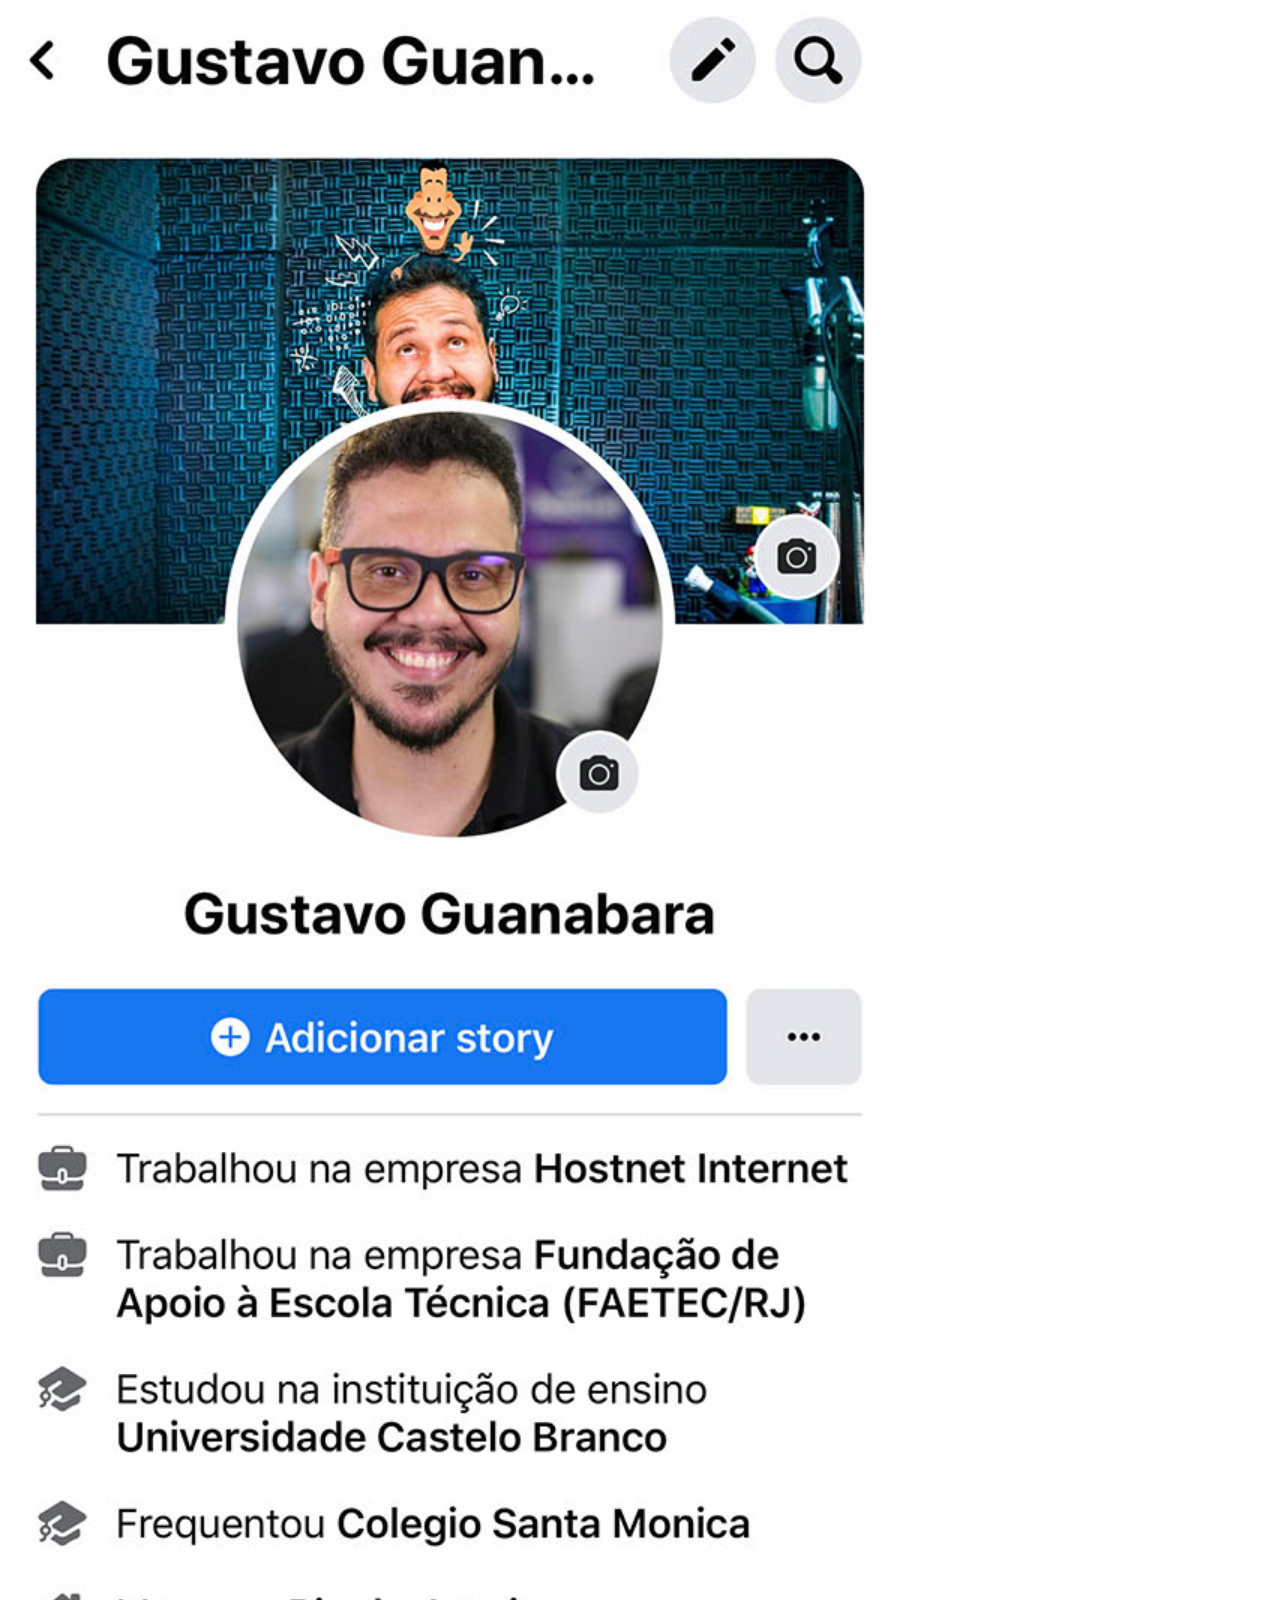
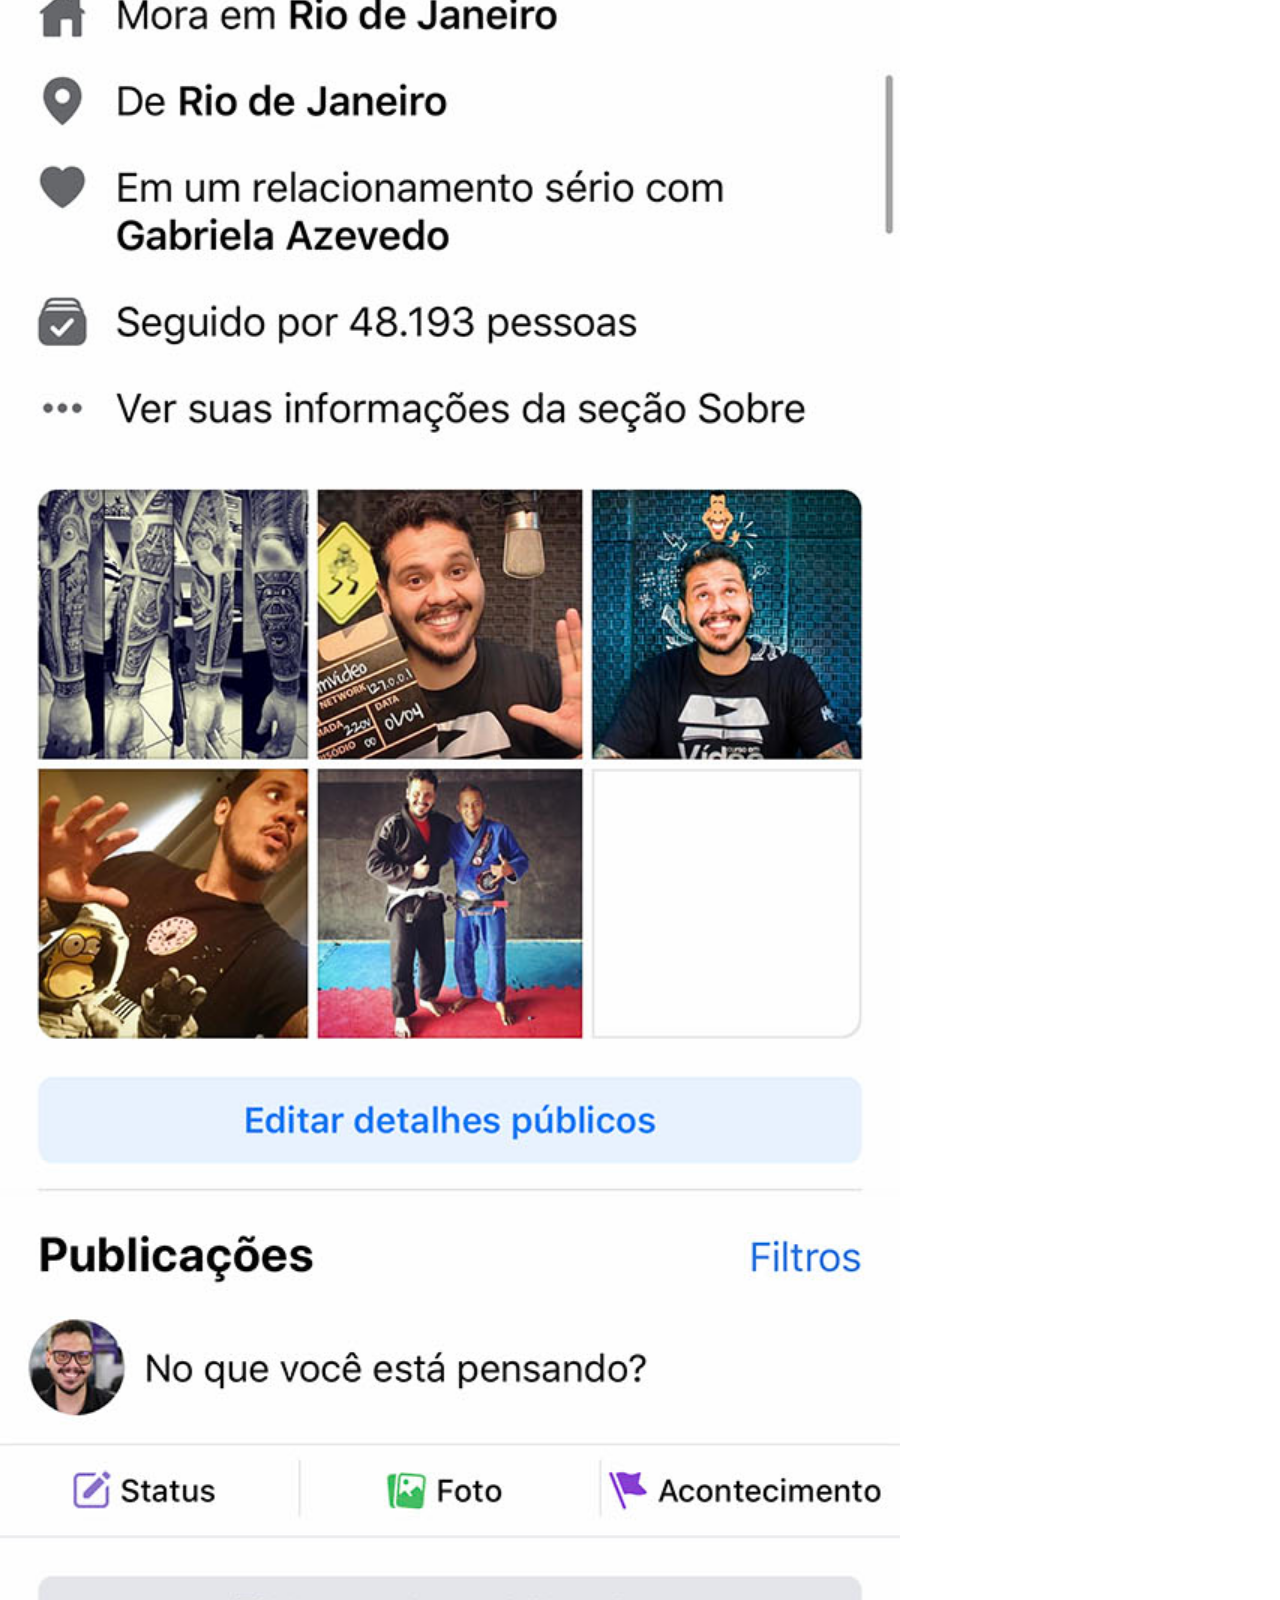
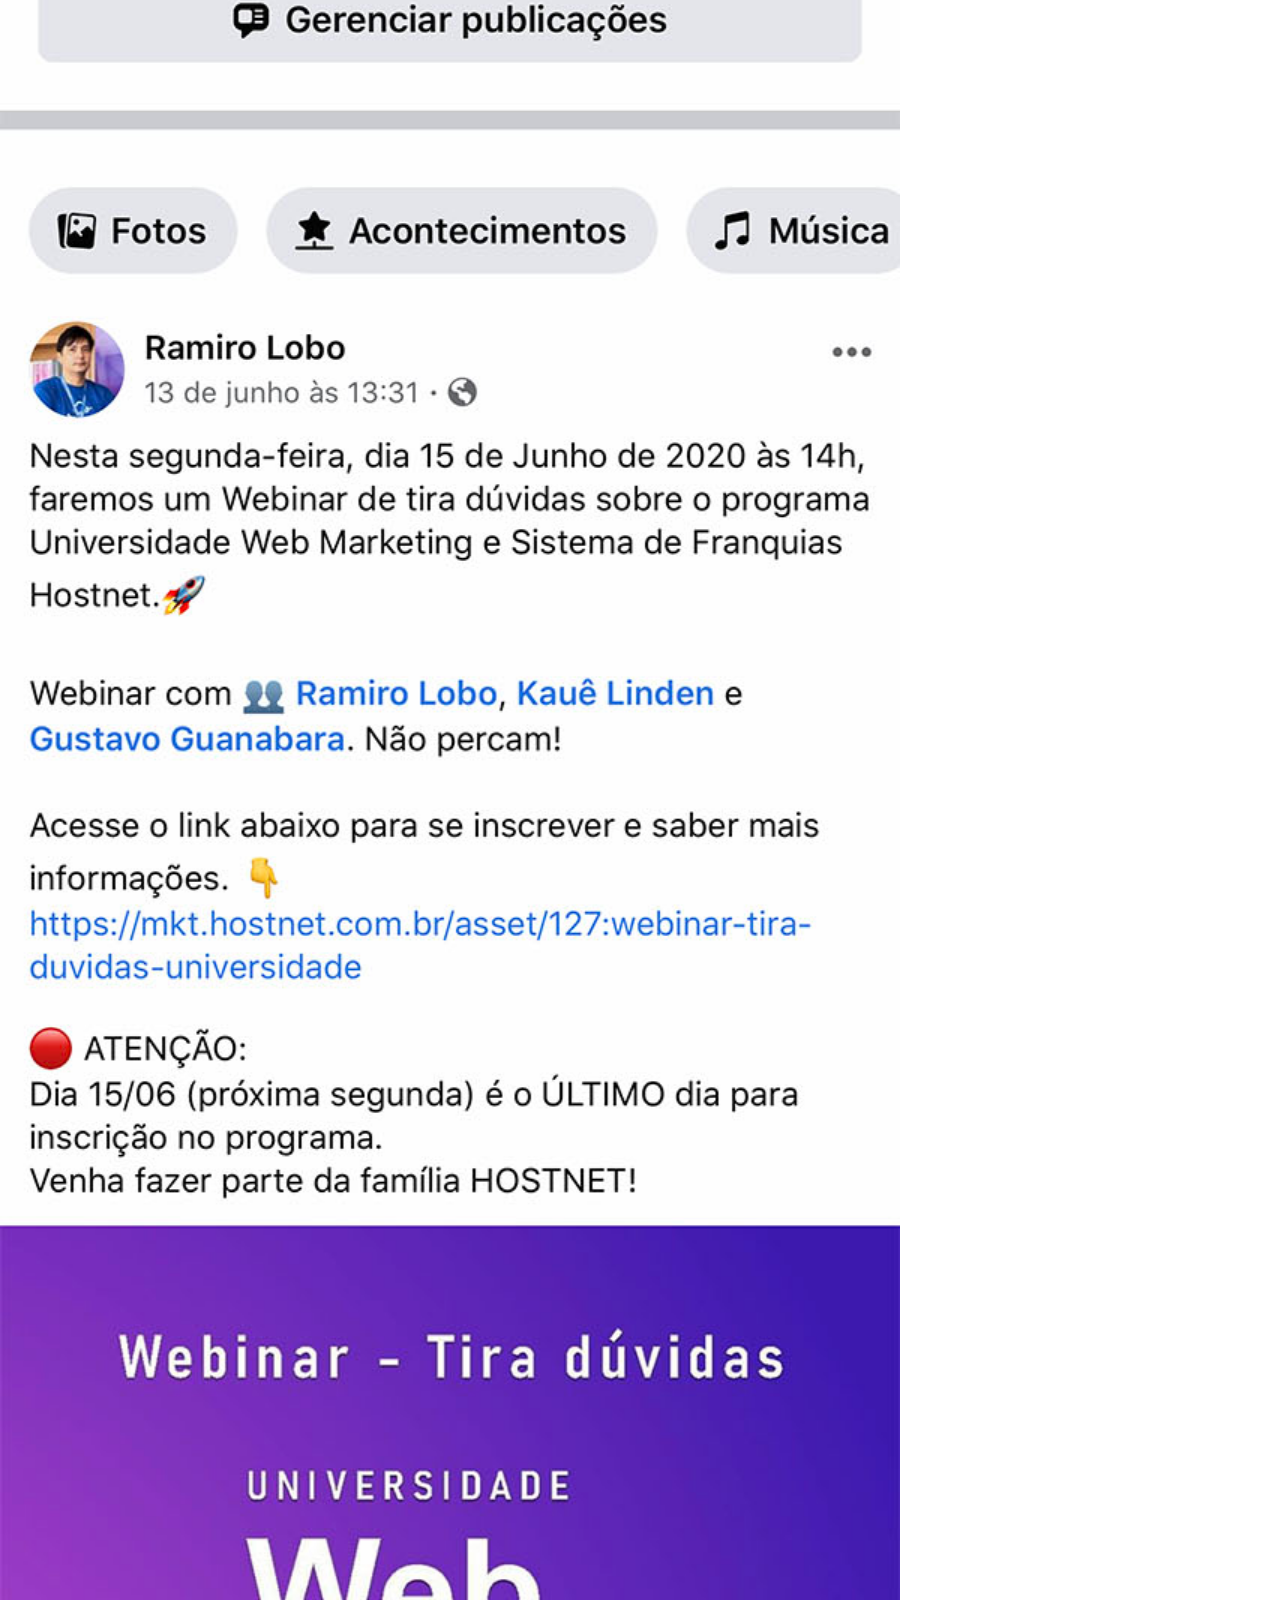
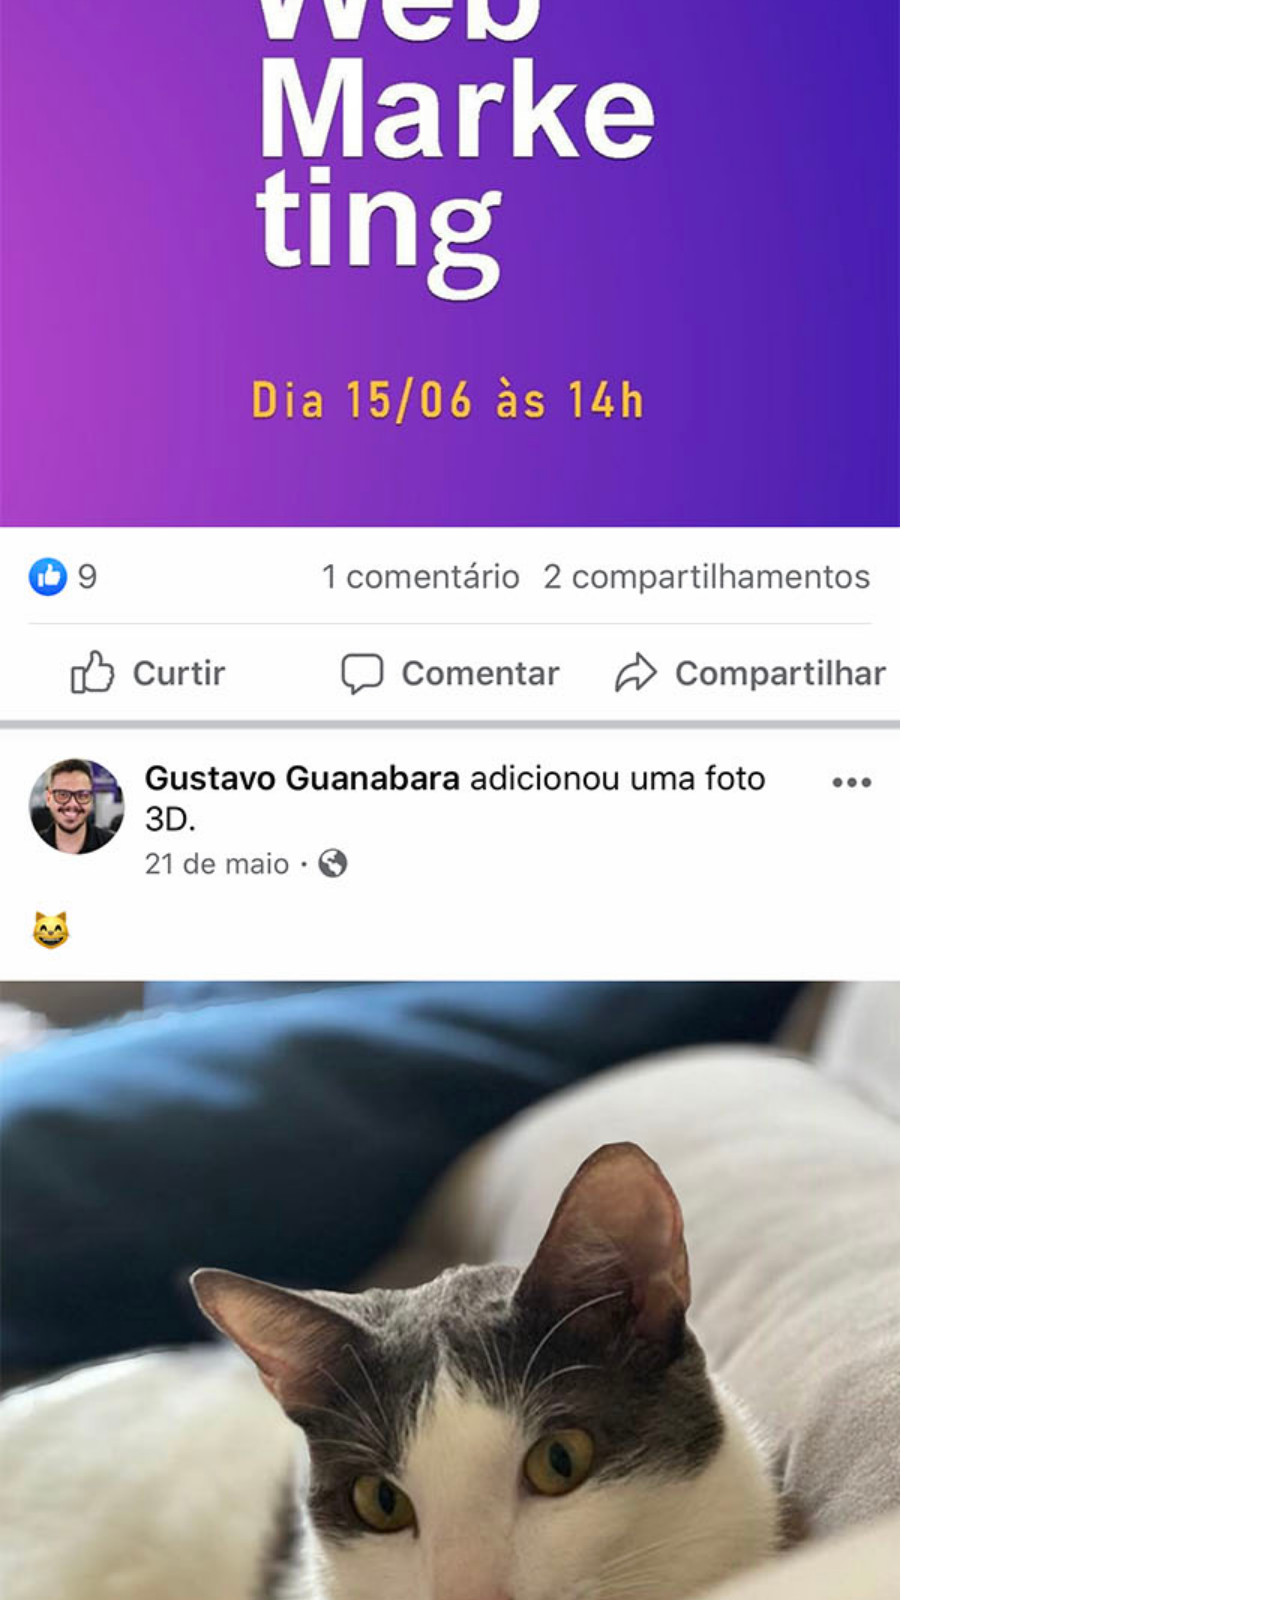
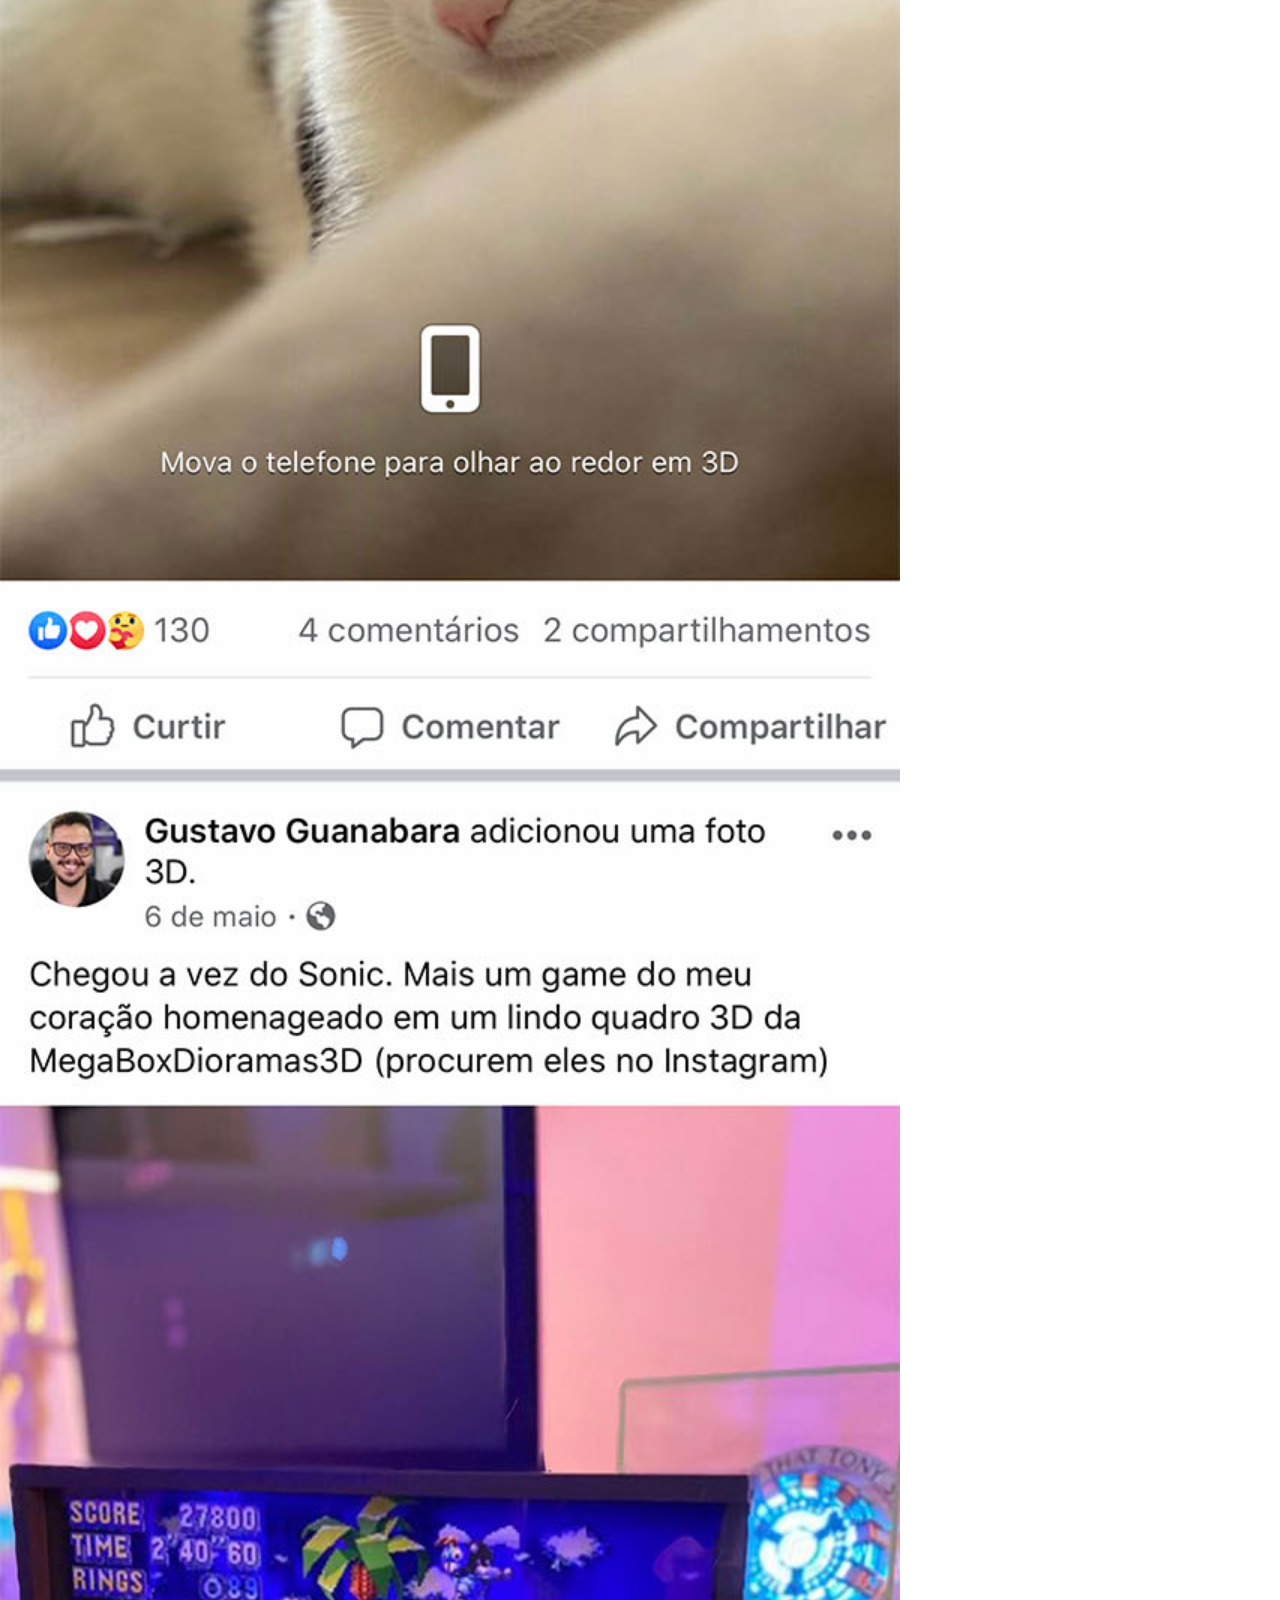
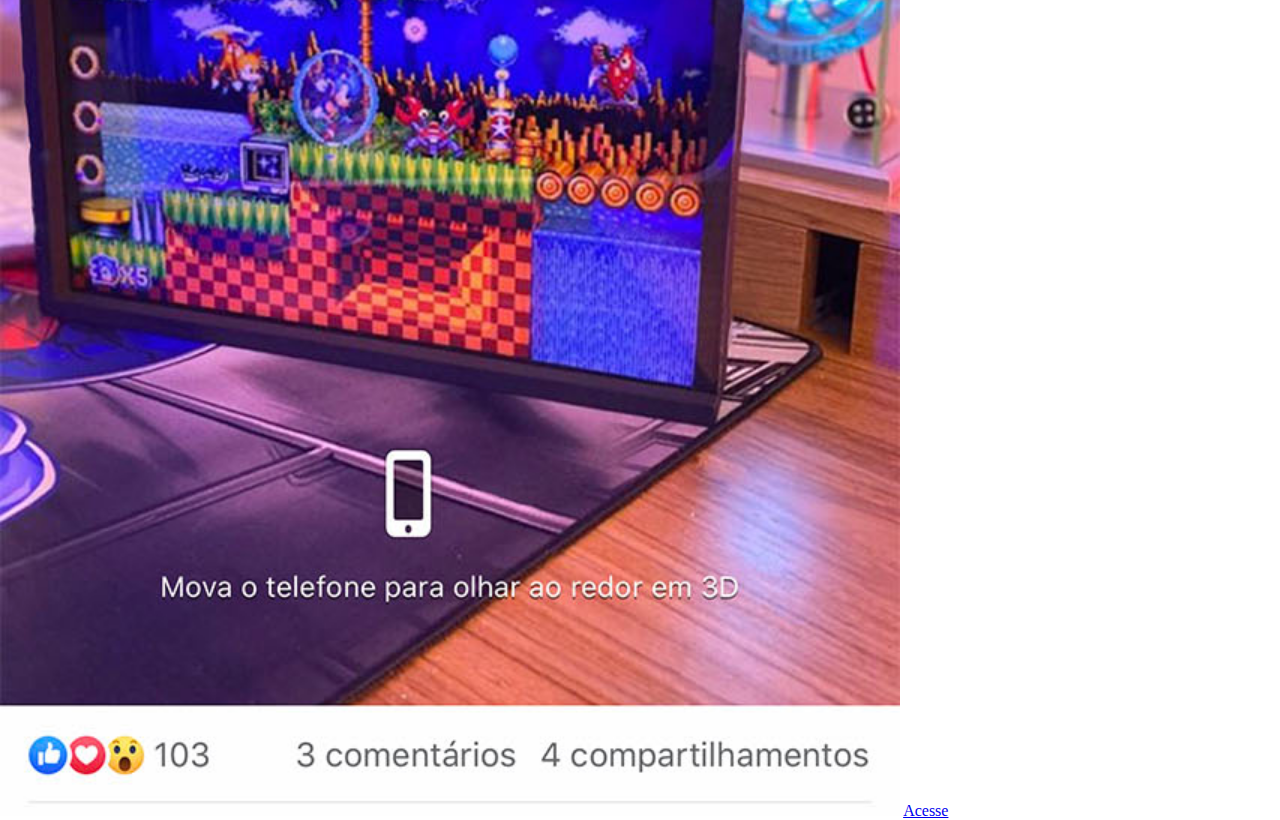
==== facebook.html @ 5b6de699 "Commit" ====
<!DOCTYPE html>
<html lang="pt-br">
<head>
    <meta charset="UTF-8">
    <meta name="viewport" content="width=device-width, initial-scale=1.0">
    <title>Facebook</title>
    <style>
        *{
            margin: 0px;
            padding: 0px;
        }
        ::-webkit-scrollbar{
            width: 0px;
            height: 0px;
        }
        img{
            width: 100vh;
        }
        nav > a{
            display: block;
            background-color: grey;
            color: white;
            padding: 20px;
            text-align: center;
            font-weight: bolder;
            text-decoration: none;
        }
    </style>
</head>
<body>
    <img src="imagens/tela-facebook.jpg" alt="">
    <a href="https://www.facebook.com/gustavoguanabara/?locale=pt_BR" target="_blank">Acesse</a>
</body>
</html>
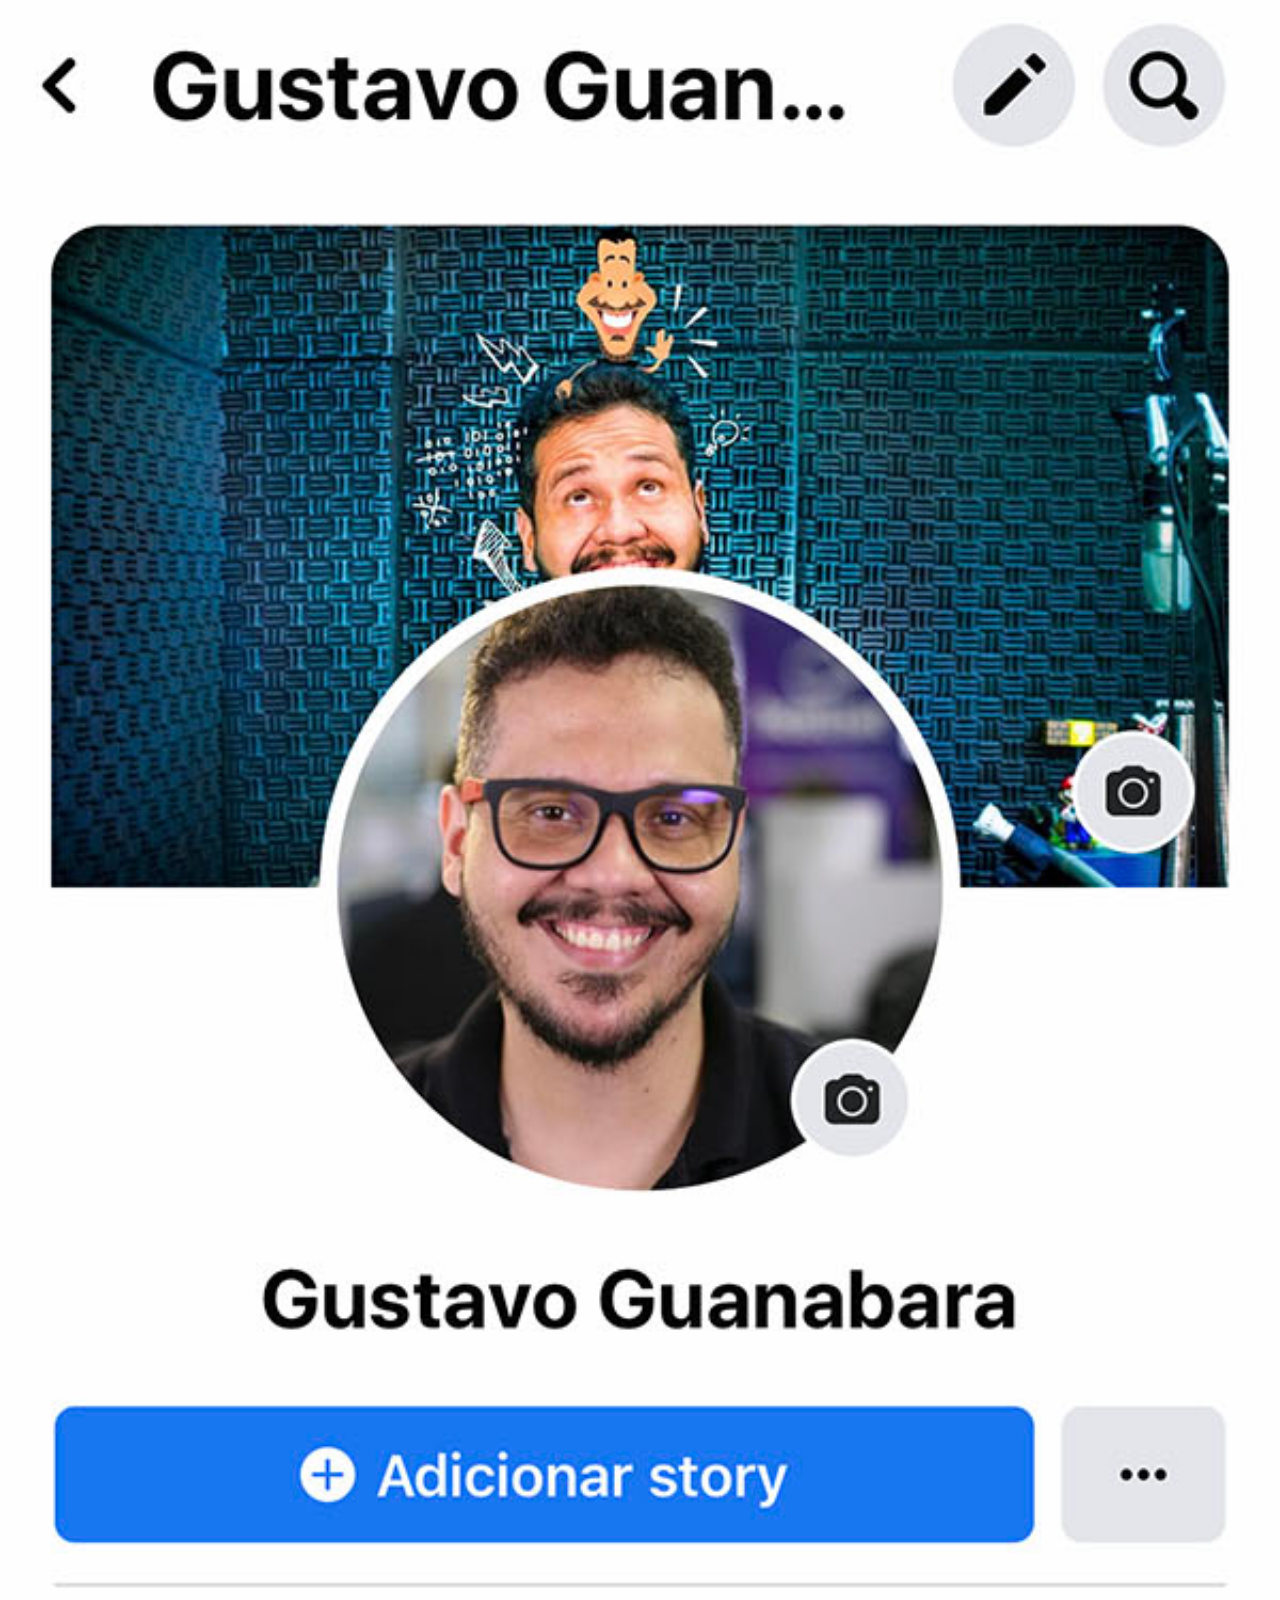
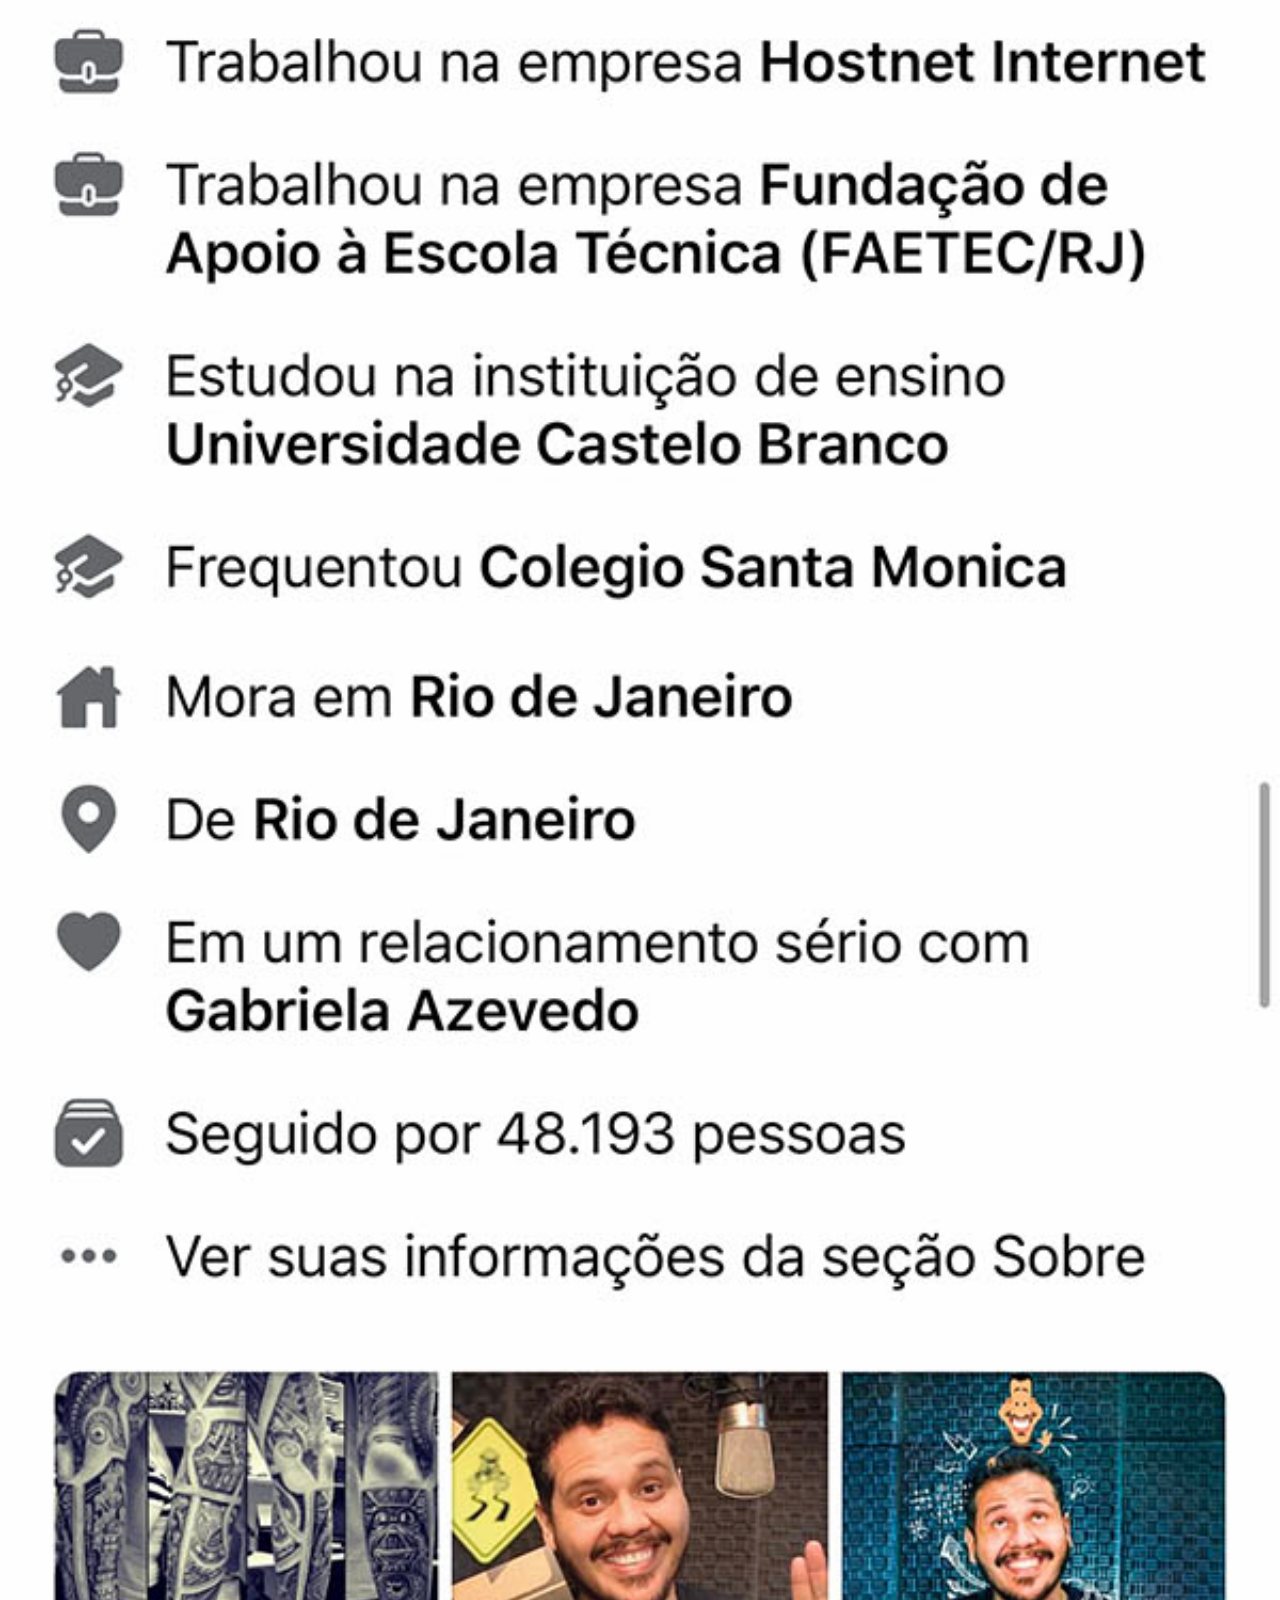
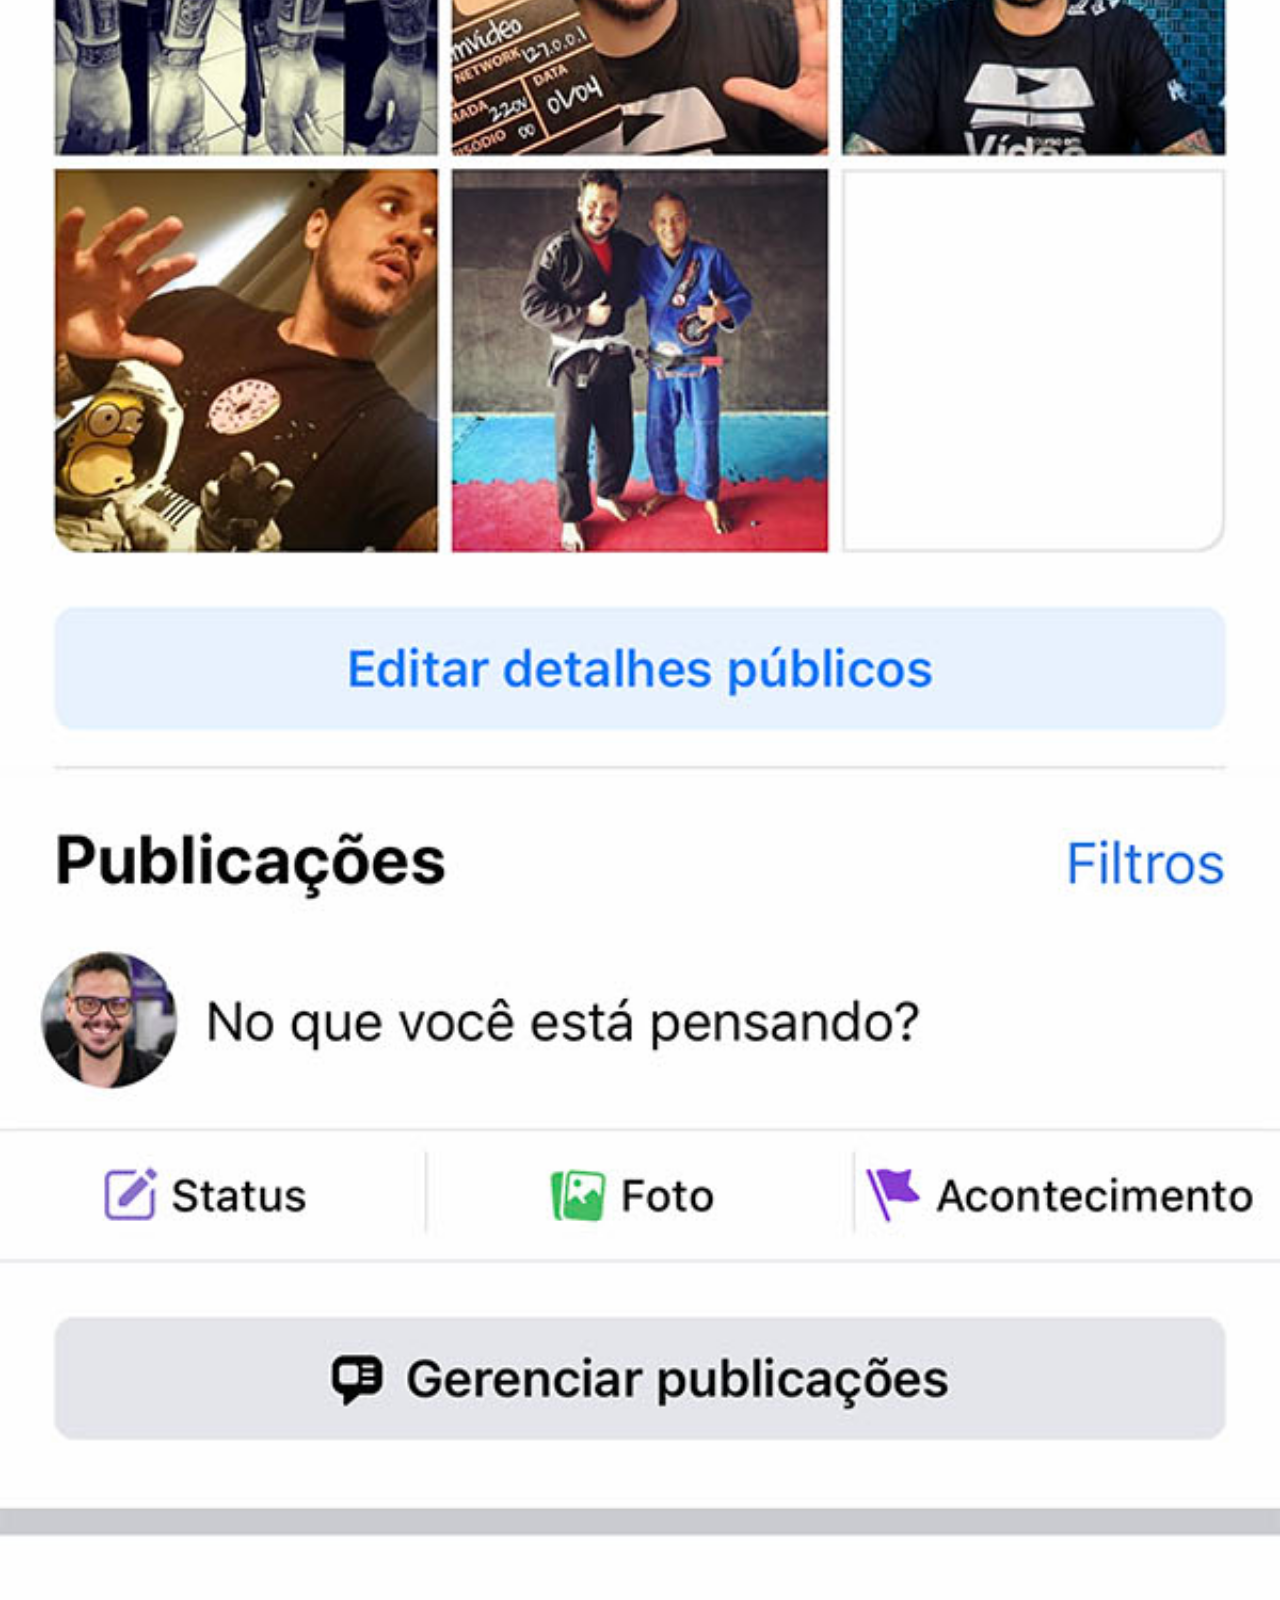
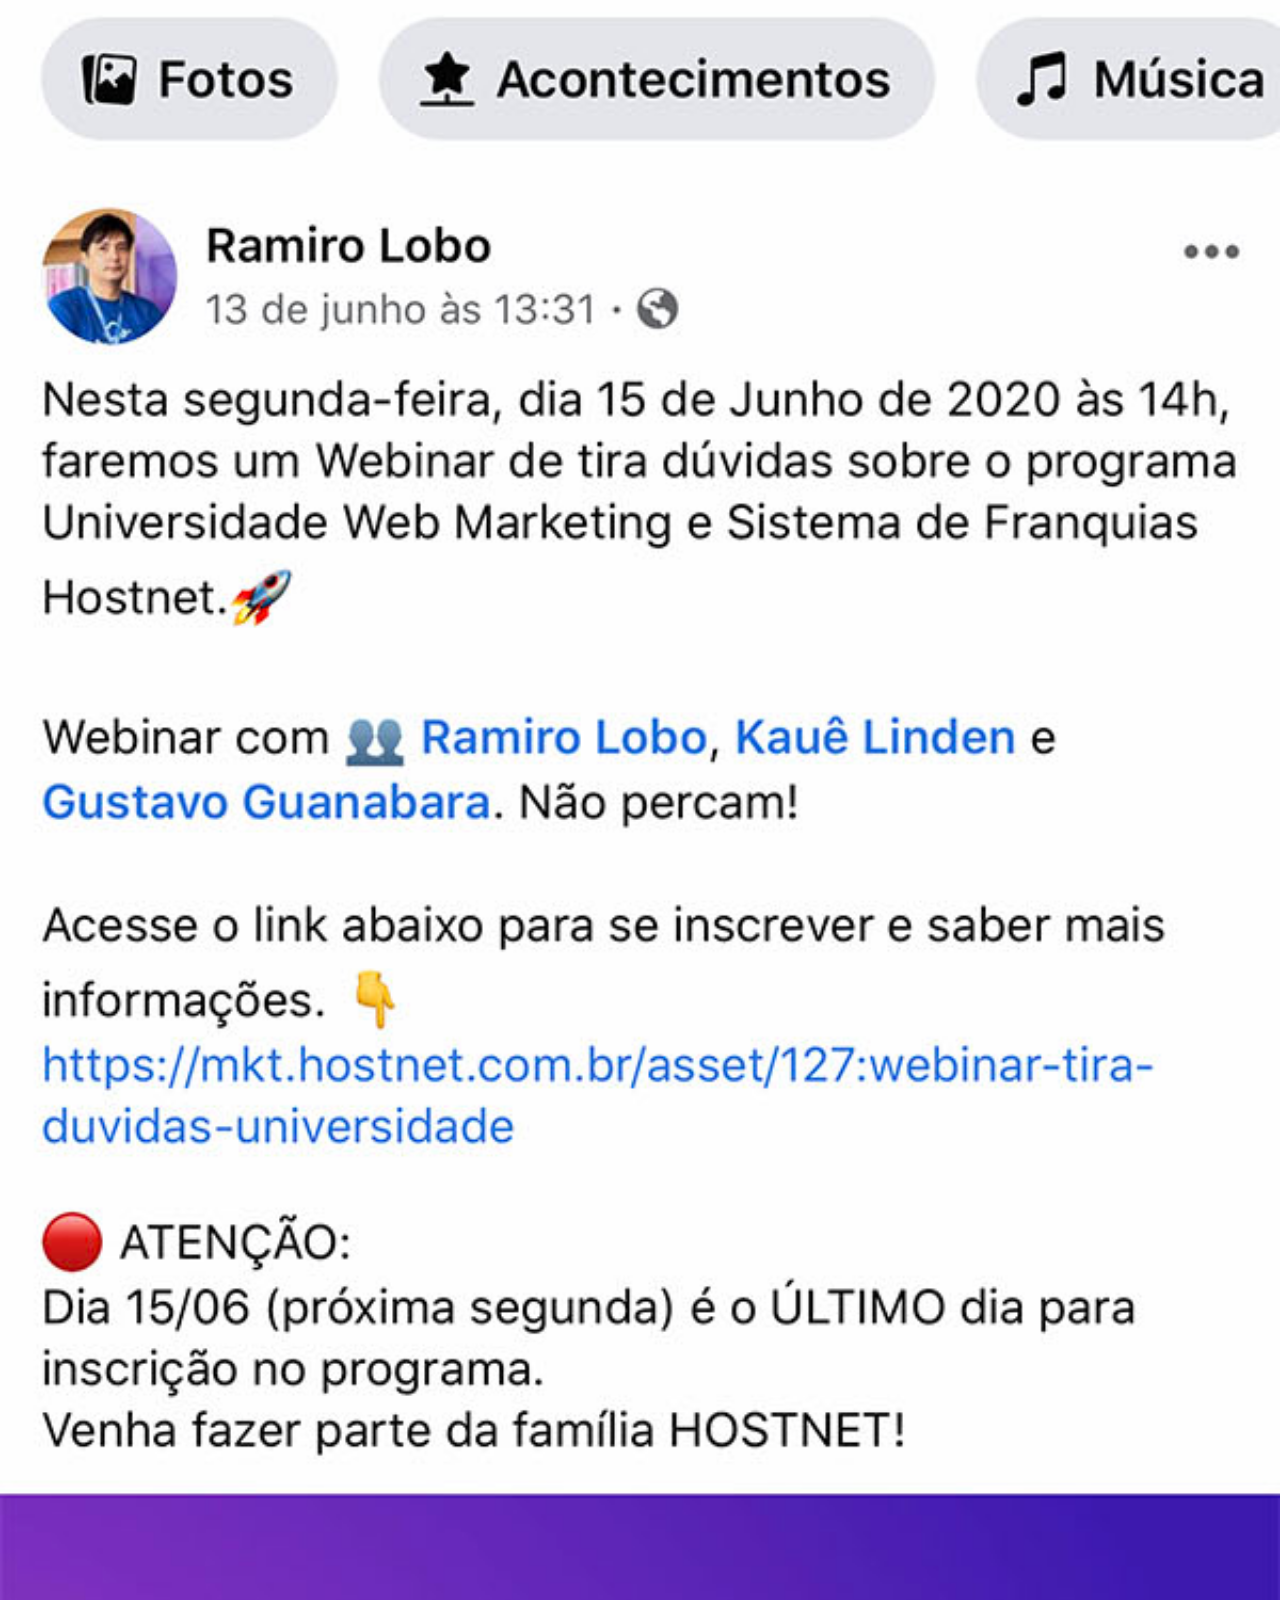
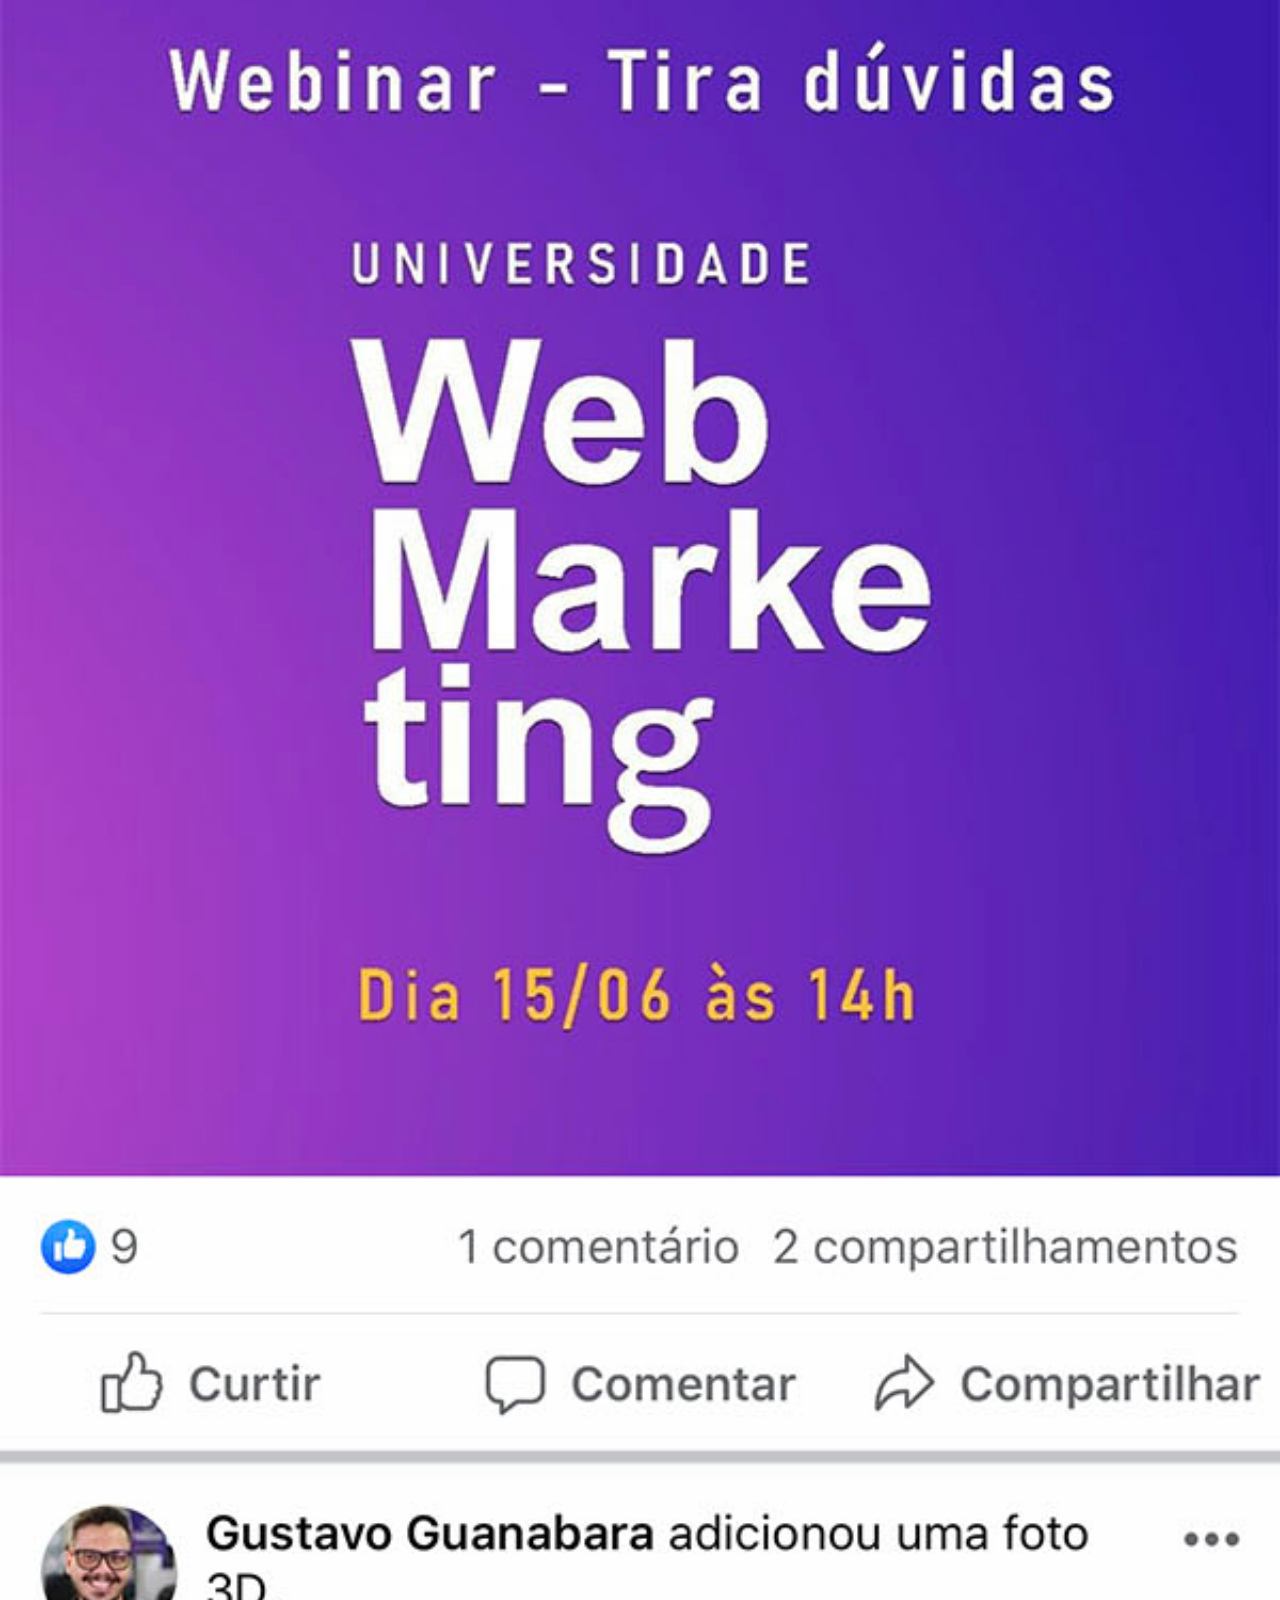
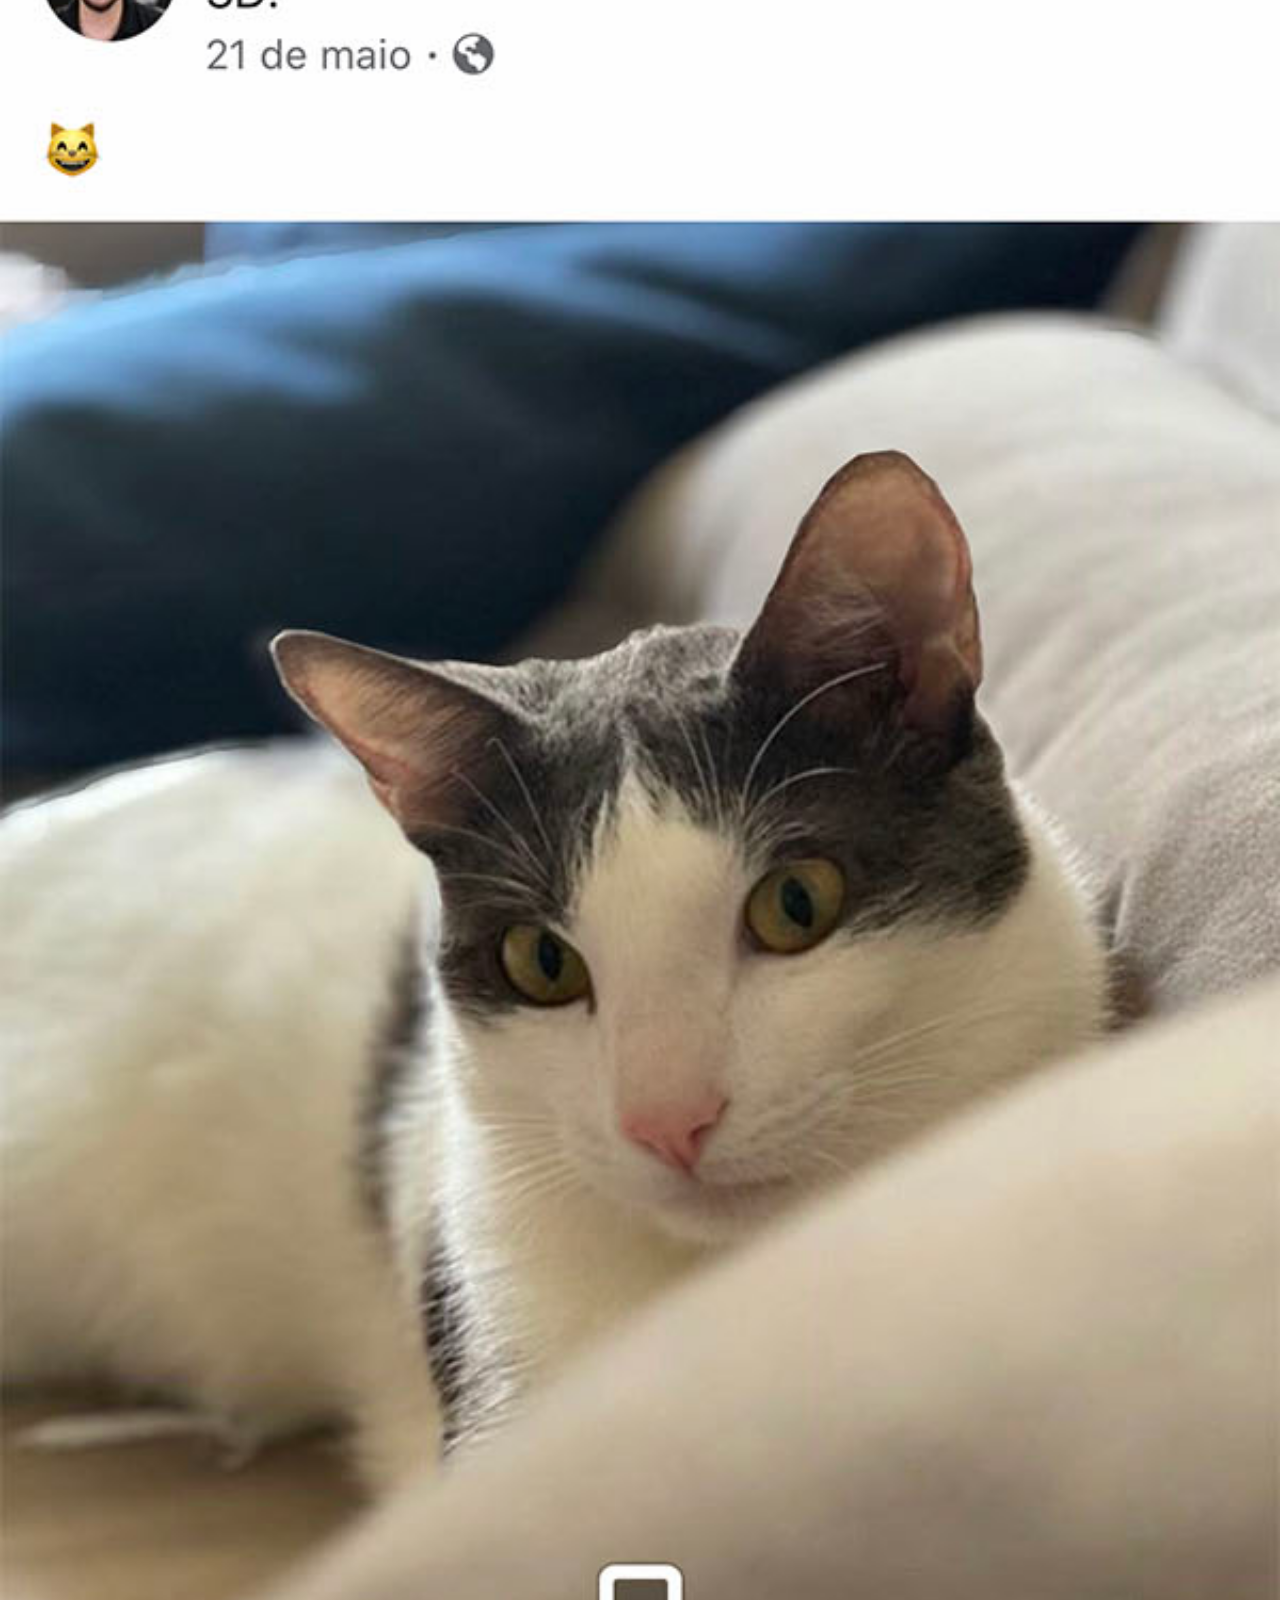
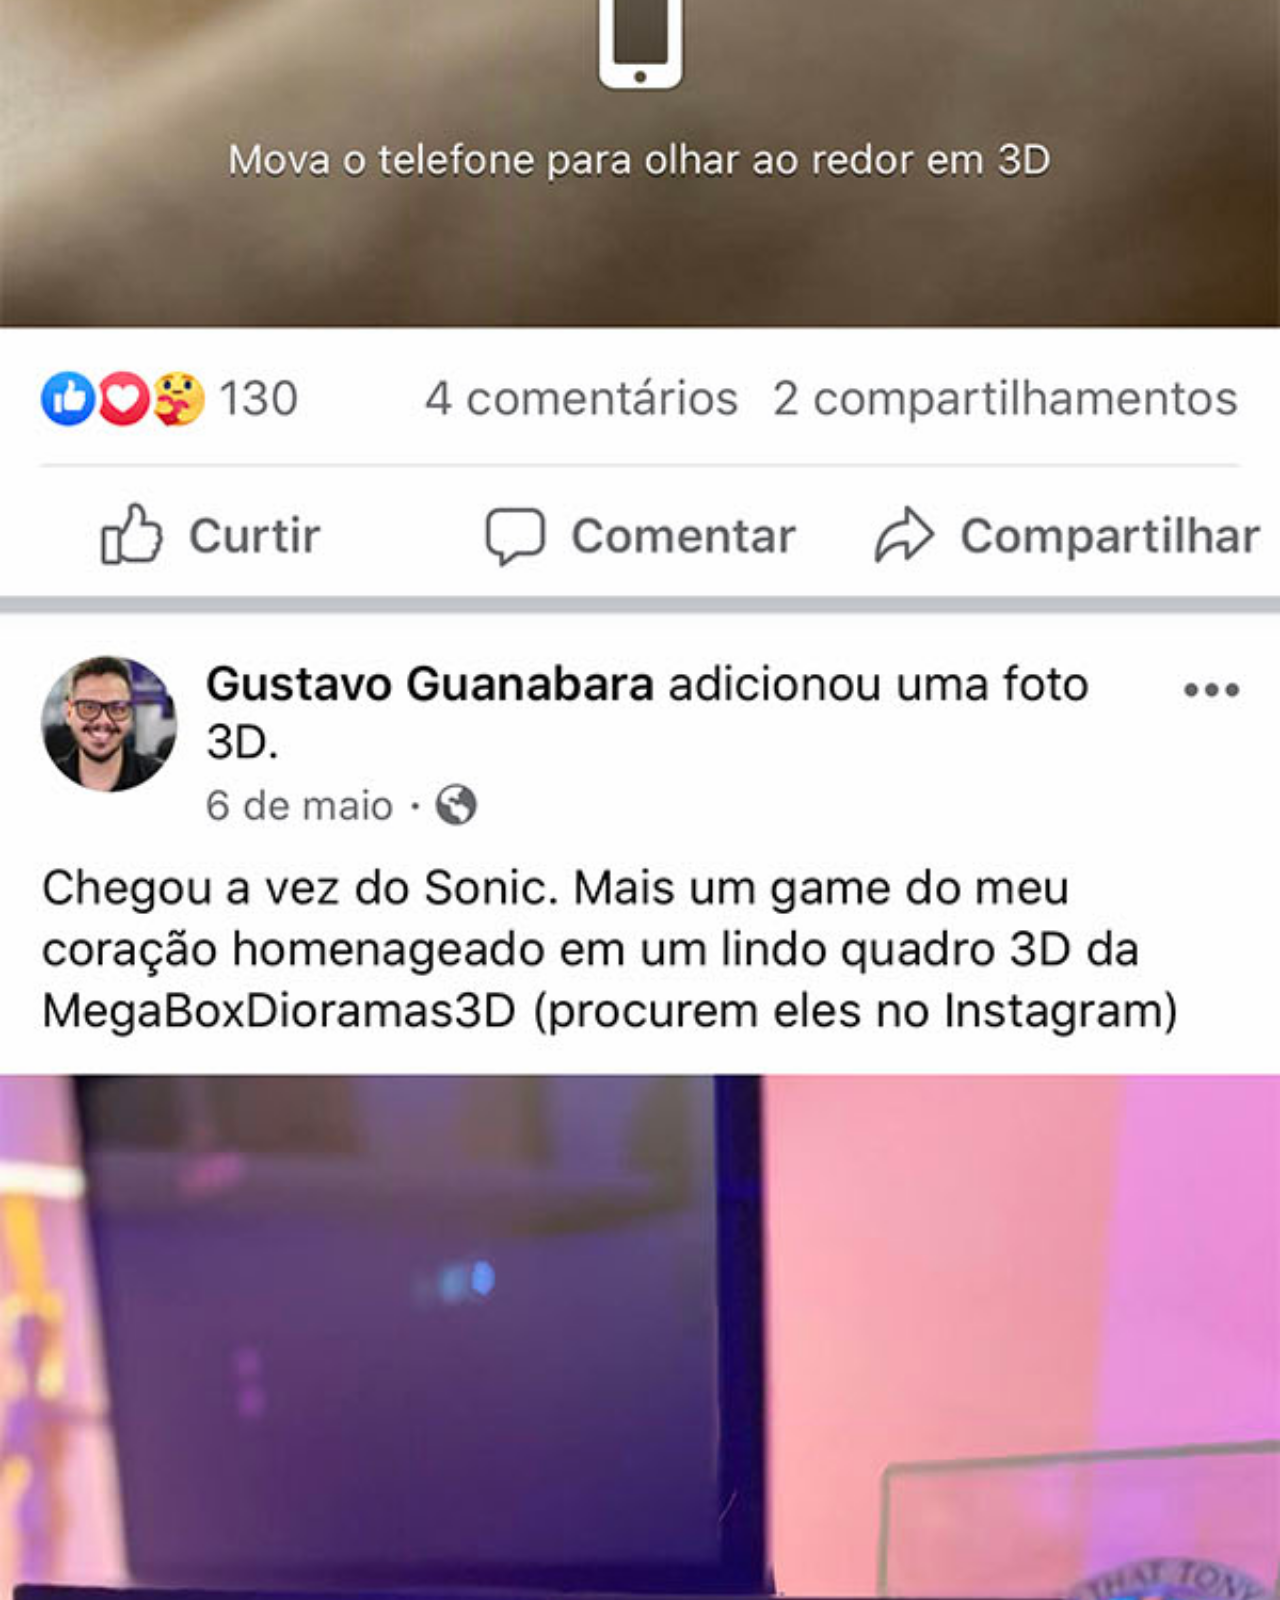
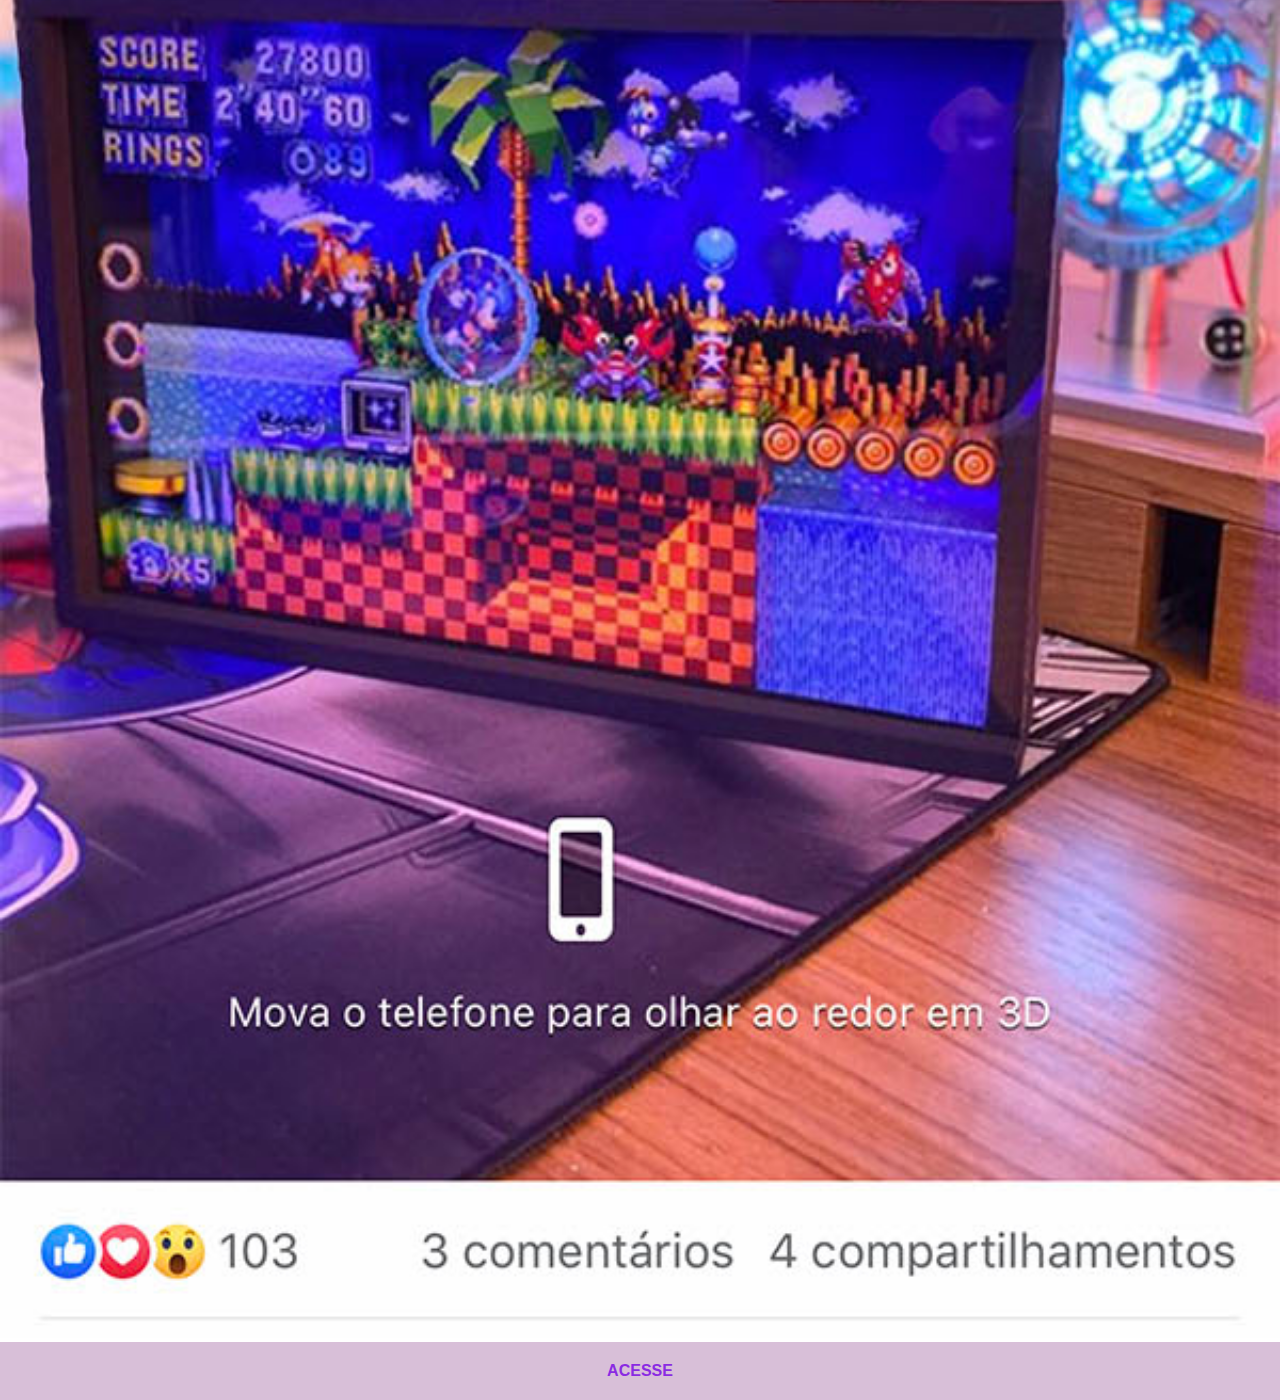
==== commit 8501ec10: "Commit" ====
--- a/facebook.html
+++ b/facebook.html
@@ -4,31 +4,10 @@
     <meta charset="UTF-8">
     <meta name="viewport" content="width=device-width, initial-scale=1.0">
     <title>Facebook</title>
-    <style>
-        *{
-            margin: 0px;
-            padding: 0px;
-        }
-        ::-webkit-scrollbar{
-            width: 0px;
-            height: 0px;
-        }
-        img{
-            width: 100vh;
-        }
-        nav > a{
-            display: block;
-            background-color: grey;
-            color: white;
-            padding: 20px;
-            text-align: center;
-            font-weight: bolder;
-            text-decoration: none;
-        }
-    </style>
+    <link rel="stylesheet" href="telas.css">
 </head>
 <body>
-    <img src="imagens/tela-facebook.jpg" alt="">
-    <a href="https://www.facebook.com/gustavoguanabara/?locale=pt_BR" target="_blank">Acesse</a>
+    <img src="imagens/tela-facebook.jpg" alt="Facebook">
+    <a href="https://www.facebook.com/gustavoguanabara/" target="_blank"> ACESSE</a>
 </body>
 </html>--- a/telas.css
+++ b/telas.css
@@ -0,0 +1,30 @@
+*{
+    margin:0px;
+    padding: 0px;
+    font-family: Arial, Helvetica, sans-serif;
+
+}
+
+::-webkit-scrollbar{
+    width: 0px;
+    height: 0px;
+}
+
+img{
+    width: 100%;
+}
+
+a{
+    display: block;
+    background-color: thistle;
+    padding: 20px;
+    text-align: center;
+    font-weight: bold;
+    text-decoration: none;
+    color: blueviolet;
+}
+
+a:hover{
+    background-color: blueviolet;
+    color: thistle;
+}